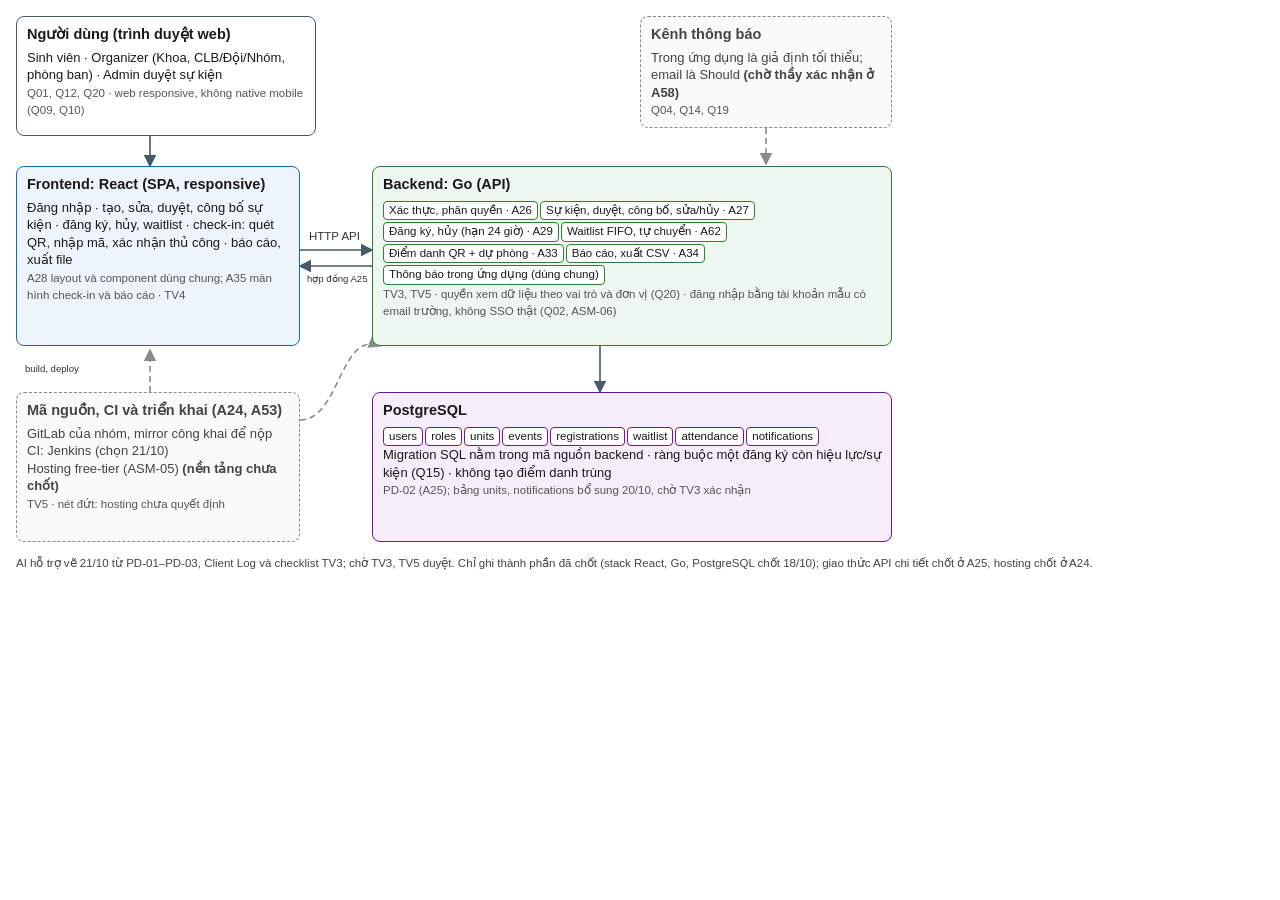
==== tools/diagrams/architecture.html @ 39152704 "chore(tools): add schedule and diagram scripts Thêm script tính lịch CPM/Gantt (tools/schedule) và v" ====
<!doctype html>
<html lang="vi"><head><meta charset="utf-8">
<!-- Sơ đồ kiến trúc React → Go → PostgreSQL (báo cáo mục 1.7). Render: python render.py <thư-mục-ra> architecture.html -->
<style>
@page { size: 920px 596px; margin: 0 }
html, body { margin: 0; width: 920px; height: 596px; background: #fff; font-family: "Segoe UI", Arial, sans-serif; color: #1a1a1a }
.b { position: absolute; box-sizing: border-box; border: 1.8px solid #455a64; border-radius: 8px; padding: 8px 10px; background: #fff; font-size: 13px; line-height: 1.35 }
.b h3 { margin: 0 0 4px; font-size: 14.5px }
.b small { color: #555; font-size: 11.5px }
.fe { border-color: #1565c0; background: #eef4fb }
.be { border-color: #2e7d32; background: #eef7ef }
.db { border-color: #6a1b9a; background: #f5eefa }
.open { border-style: dashed; border-color: #8a8a8a; background: #fafafa; color: #444 }
.m { display: inline-block; border: 1px solid #2e7d32; border-radius: 4px; padding: 1px 5px; margin: 2px 2px 0 0; background: #fff; font-size: 11.5px }
.t { display: inline-block; border: 1px solid #6a1b9a; border-radius: 4px; padding: 1px 5px; margin: 2px 2px 0 0; background: #fff; font-size: 11.5px }
.lab { position: absolute; font-size: 11.5px; color: #333; background: #fff; padding: 0 3px }
svg { position: absolute; left: 0; top: 0 }
path { fill: none; stroke: #455a64; stroke-width: 1.6 }
path.d { stroke-dasharray: 6 4; stroke: #8a8a8a }
.note { position: absolute; left: 16px; right: 16px; top: 556px; font-size: 11.5px; color: #444 }
</style></head><body>
<svg width="920" height="596"><defs>
<marker id="a" markerWidth="8" markerHeight="8" refX="7" refY="4" orient="auto"><path d="M0,0 L8,4 L0,8 z" style="fill:#455a64;stroke:none"/></marker>
<marker id="g" markerWidth="8" markerHeight="8" refX="7" refY="4" orient="auto"><path d="M0,0 L8,4 L0,8 z" style="fill:#8a8a8a;stroke:none"/></marker>
</defs>
<path d="M150,136 L150,166" marker-end="url(#a)"/>
<path d="M300,250 L372,250" marker-end="url(#a)"/>
<path d="M372,266 L300,266" marker-end="url(#a)"/>
<path d="M600,346 L600,392" marker-end="url(#a)"/>
<path d="M150,392 L150,350" class="d" marker-end="url(#g)"/>
<path d="M300,420 C340,420 340,330 380,346" class="d" marker-end="url(#g)"/>
<path d="M766,128 L766,164" class="d" marker-end="url(#g)"/>
</svg>

<div class="b" style="left:16px;top:16px;width:300px;height:120px">
  <h3>Người dùng (trình duyệt web)</h3>
  Sinh viên · Organizer (Khoa, CLB/Đội/Nhóm, phòng ban) · Admin duyệt sự kiện<br>
  <small>Q01, Q12, Q20 · web responsive, không native mobile (Q09, Q10)</small>
</div>

<div class="b fe" style="left:16px;top:166px;width:284px;height:180px">
  <h3>Frontend: React (SPA, responsive)</h3>
  Đăng nhập · tạo, sửa, duyệt, công bố sự kiện · đăng ký, hủy, waitlist · check-in: quét QR, nhập mã, xác nhận thủ công · báo cáo, xuất file<br>
  <small>A28 layout và component dùng chung; A35 màn hình check-in và báo cáo · TV4</small>
</div>

<div class="b be" style="left:372px;top:166px;width:520px;height:180px">
  <h3>Backend: Go (API)</h3>
  <span class="m">Xác thực, phân quyền · A26</span><span class="m">Sự kiện, duyệt, công bố, sửa/hủy · A27</span>
  <span class="m">Đăng ký, hủy (hạn 24 giờ) · A29</span><span class="m">Waitlist FIFO, tự chuyển · A62</span>
  <span class="m">Điểm danh QR + dự phòng · A33</span><span class="m">Báo cáo, xuất CSV · A34</span>
  <span class="m">Thông báo trong ứng dụng (dùng chung)</span><br>
  <small>TV3, TV5 · quyền xem dữ liệu theo vai trò và đơn vị (Q20) · đăng nhập bằng tài khoản mẫu có email trường, không SSO thật (Q02, ASM-06)</small>
</div>
<div class="lab" style="left:306px;top:230px">HTTP API</div>
<div class="lab" style="left:304px;top:272px"><small>hợp đồng A25</small></div>

<div class="b db" style="left:372px;top:392px;width:520px;height:150px">
  <h3>PostgreSQL</h3>
  <span class="t">users</span><span class="t">roles</span><span class="t">units</span><span class="t">events</span><span class="t">registrations</span><span class="t">waitlist</span><span class="t">attendance</span><span class="t">notifications</span><br>
  Migration SQL nằm trong mã nguồn backend · ràng buộc một đăng ký còn hiệu lực/sự kiện (Q15) · không tạo điểm danh trùng<br>
  <small>PD-02 (A25); bảng units, notifications bổ sung 20/10, chờ TV3 xác nhận</small>
</div>

<div class="b open" style="left:16px;top:392px;width:284px;height:150px">
  <h3>Mã nguồn, CI và triển khai (A24, A53)</h3>
  GitLab của nhóm, mirror công khai để nộp<br>
  CI: Jenkins (chọn 21/10)<br>
  Hosting free-tier (ASM-05) <b>(nền tảng chưa chốt)</b><br>
  <small>TV5 · nét đứt: hosting chưa quyết định</small>
</div>

<div class="b open" style="left:640px;top:16px;width:252px;height:112px">
  <h3>Kênh thông báo</h3>
  Trong ứng dụng là giả định tối thiểu; email là Should <b>(chờ thầy xác nhận ở A58)</b><br>
  <small>Q04, Q14, Q19</small>
</div>

<div class="lab" style="left:22px;top:362px"><small>build, deploy</small></div>
<div class="note">AI hỗ trợ vẽ 21/10 từ PD-01–PD-03, Client Log và checklist TV3; chờ TV3, TV5 duyệt. Chỉ ghi thành phần đã chốt (stack React, Go, PostgreSQL chốt 18/10); giao thức API chi tiết chốt ở A25, hosting chốt ở A24.</div>
</body></html>
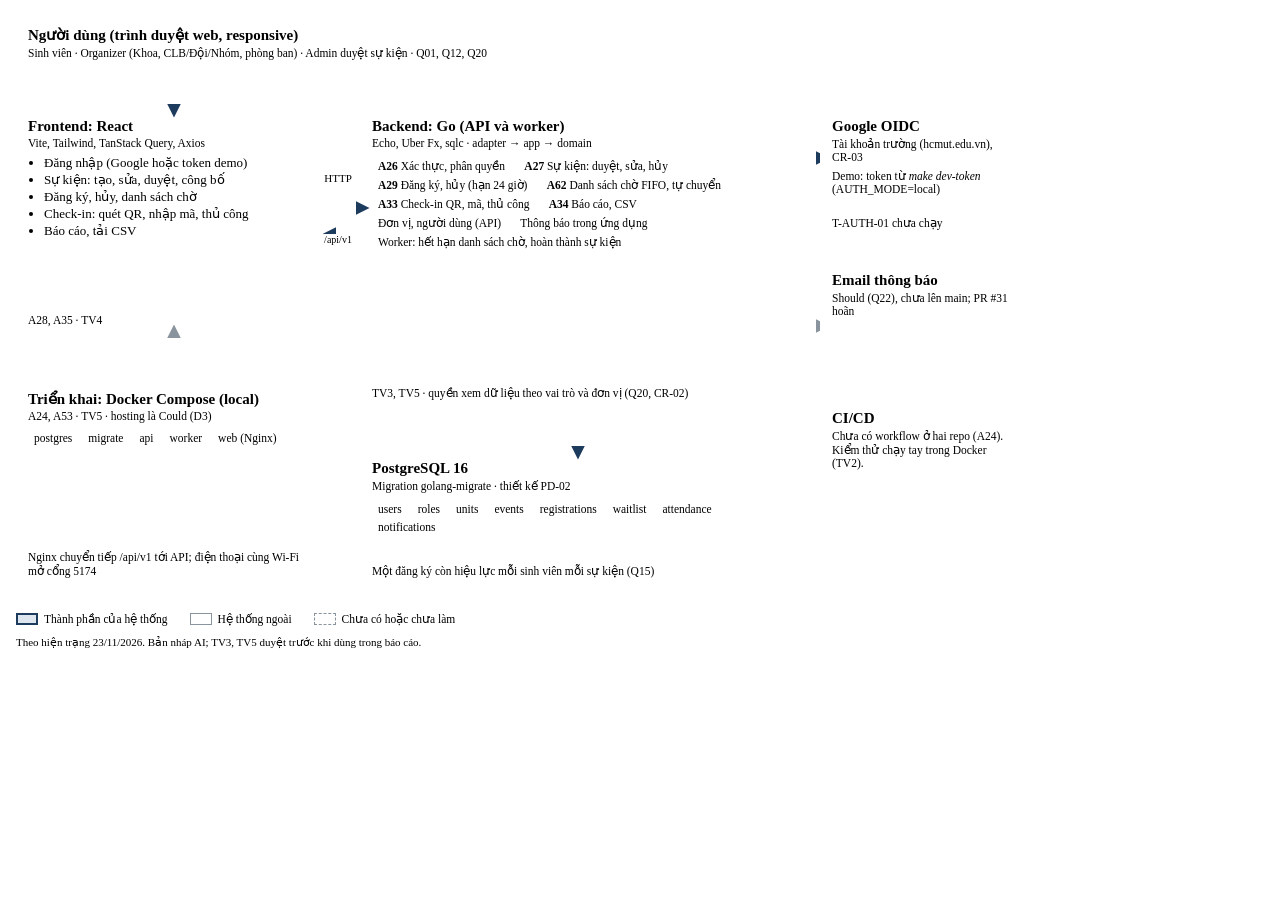
==== commit 91f3d44b: "docs(diagrams): rebuild report figures as HTML/SVG and update task 2 diagrams Add the diagram build " ====
--- a/tools/diagrams/architecture.html
+++ b/tools/diagrams/architecture.html
@@ -1,81 +1,114 @@
 <!doctype html>
 <html lang="vi"><head><meta charset="utf-8">
-<!-- Sơ đồ kiến trúc React → Go → PostgreSQL (báo cáo mục 1.7). Render: python render.py <thư-mục-ra> architecture.html -->
-<style>
-@page { size: 920px 596px; margin: 0 }
-html, body { margin: 0; width: 920px; height: 596px; background: #fff; font-family: "Segoe UI", Arial, sans-serif; color: #1a1a1a }
-.b { position: absolute; box-sizing: border-box; border: 1.8px solid #455a64; border-radius: 8px; padding: 8px 10px; background: #fff; font-size: 13px; line-height: 1.35 }
-.b h3 { margin: 0 0 4px; font-size: 14.5px }
-.b small { color: #555; font-size: 11.5px }
-.fe { border-color: #1565c0; background: #eef4fb }
-.be { border-color: #2e7d32; background: #eef7ef }
-.db { border-color: #6a1b9a; background: #f5eefa }
-.open { border-style: dashed; border-color: #8a8a8a; background: #fafafa; color: #444 }
-.m { display: inline-block; border: 1px solid #2e7d32; border-radius: 4px; padding: 1px 5px; margin: 2px 2px 0 0; background: #fff; font-size: 11.5px }
-.t { display: inline-block; border: 1px solid #6a1b9a; border-radius: 4px; padding: 1px 5px; margin: 2px 2px 0 0; background: #fff; font-size: 11.5px }
-.lab { position: absolute; font-size: 11.5px; color: #333; background: #fff; padding: 0 3px }
-svg { position: absolute; left: 0; top: 0 }
-path { fill: none; stroke: #455a64; stroke-width: 1.6 }
-path.d { stroke-dasharray: 6 4; stroke: #8a8a8a }
-.note { position: absolute; left: 16px; right: 16px; top: 556px; font-size: 11.5px; color: #444 }
+<!-- Hình kiến trúc (báo cáo mục 1.7). Nguồn viết tay; arch.py nhúng style.css vào chỗ /*STYLE*/ rồi xuất HTML độc lập. -->
+<style>/*STYLE*/
+@page { size: 1040px 660px; margin: 0 }
+html, body { width:1040px; height:660px; font-size:13px }
+.box { position:absolute; box-sizing:border-box; border:1.5px solid var(--navy); border-radius:4px; padding:10px 12px }
+.box h3 { margin:0 0 2px; font-size:15px; font-weight:700; color:var(--navy) }
+.box .sub { font-size:11.5px; color:var(--mute); margin-bottom:6px }
+.box .foot { position:absolute; left:12px; right:12px; bottom:8px; font-size:11.5px; color:var(--mute) }
+.user { background:#fff }
+.fe { background:var(--t1) }
+.be { background:var(--t2); border-width:2px }
+.db { background:var(--t3); border-width:2px }
+.ext { background:#fff; border-color:var(--grey); color:var(--ink) }
+.ext h3 { color:var(--ink) }
+.todo { background:#fff; border:1.5px dashed var(--grey) }
+.todo h3 { color:var(--mute) }
+.chip { display:inline-block; border:1px solid var(--navy); border-radius:3px; background:#fff; padding:1px 6px; margin:3px 4px 0 0; font-size:11.5px }
+.chip b { color:var(--navy) }
+.lab { position:absolute; font-size:11.5px; color:var(--mute); background:#fff; padding:0 4px }
+ul { margin:2px 0 0; padding-left:16px } li { margin:1px 0 }
+path { fill:none; stroke:var(--navy); stroke-width:1.5 }
+path.d { stroke:var(--grey); stroke-dasharray:6 4 }
+.legend { position:absolute; left:16px; top:612px; font-size:11.5px; color:var(--mute); display:flex; gap:22px; align-items:center }
+.sw { display:inline-block; width:22px; height:12px; box-sizing:border-box; margin-right:6px; vertical-align:-2px }
+.note { position:absolute; left:16px; top:636px; font-size:11px; color:var(--mute) }
 </style></head><body>
-<svg width="920" height="596"><defs>
-<marker id="a" markerWidth="8" markerHeight="8" refX="7" refY="4" orient="auto"><path d="M0,0 L8,4 L0,8 z" style="fill:#455a64;stroke:none"/></marker>
-<marker id="g" markerWidth="8" markerHeight="8" refX="7" refY="4" orient="auto"><path d="M0,0 L8,4 L0,8 z" style="fill:#8a8a8a;stroke:none"/></marker>
+<svg width="1040" height="660"><defs>
+<marker id="a" markerWidth="9" markerHeight="9" refX="8" refY="4.5" orient="auto"><path d="M0,0 L9,4.5 L0,9 z" style="fill:#1d3b5c;stroke:none"/></marker>
+<marker id="g" markerWidth="9" markerHeight="9" refX="8" refY="4.5" orient="auto"><path d="M0,0 L9,4.5 L0,9 z" style="fill:#8a949e;stroke:none"/></marker>
 </defs>
-<path d="M150,136 L150,166" marker-end="url(#a)"/>
-<path d="M300,250 L372,250" marker-end="url(#a)"/>
-<path d="M372,266 L300,266" marker-end="url(#a)"/>
-<path d="M600,346 L600,392" marker-end="url(#a)"/>
-<path d="M150,392 L150,350" class="d" marker-end="url(#g)"/>
-<path d="M300,420 C340,420 340,330 380,346" class="d" marker-end="url(#g)"/>
-<path d="M766,128 L766,164" class="d" marker-end="url(#g)"/>
+<path d="M166,72 L166,108" marker-end="url(#a)"/>
+<path d="M316,200 L360,200" marker-end="url(#a)"/>
+<path d="M360,226 L316,226" marker-end="url(#a)"/>
+<path d="M570,408 L570,450" marker-end="url(#a)"/>
+<path d="M780,150 L820,150" marker-end="url(#a)"/>
+<path d="M780,318 L820,318" class="d" marker-end="url(#g)"/>
+<path d="M166,380 L166,318" class="d" marker-end="url(#g)"/>
 </svg>
 
-<div class="b" style="left:16px;top:16px;width:300px;height:120px">
-  <h3>Người dùng (trình duyệt web)</h3>
-  Sinh viên · Organizer (Khoa, CLB/Đội/Nhóm, phòng ban) · Admin duyệt sự kiện<br>
-  <small>Q01, Q12, Q20 · web responsive, không native mobile (Q09, Q10)</small>
+<div class="box user" style="left:16px;top:16px;width:1008px;height:56px">
+  <h3>Người dùng (trình duyệt web, responsive)</h3>
+  <div class="sub" style="margin:0">Sinh viên · Organizer (Khoa, CLB/Đội/Nhóm, phòng ban) · Admin duyệt sự kiện · Q01, Q12, Q20</div>
 </div>
 
-<div class="b fe" style="left:16px;top:166px;width:284px;height:180px">
-  <h3>Frontend: React (SPA, responsive)</h3>
-  Đăng nhập · tạo, sửa, duyệt, công bố sự kiện · đăng ký, hủy, waitlist · check-in: quét QR, nhập mã, xác nhận thủ công · báo cáo, xuất file<br>
-  <small>A28 layout và component dùng chung; A35 màn hình check-in và báo cáo · TV4</small>
+<div class="box fe" style="left:16px;top:108px;width:300px;height:226px">
+  <h3>Frontend: React</h3>
+  <div class="sub">Vite, Tailwind, TanStack Query, Axios</div>
+  <ul>
+    <li>Đăng nhập (Google hoặc token demo)</li>
+    <li>Sự kiện: tạo, sửa, duyệt, công bố</li>
+    <li>Đăng ký, hủy, danh sách chờ</li>
+    <li>Check-in: quét QR, nhập mã, thủ công</li>
+    <li>Báo cáo, tải CSV</li>
+  </ul>
+  <div class="foot">A28, A35 · TV4</div>
+</div>
+<div class="lab" style="left:317px;top:172px;width:42px;padding:0;text-align:center;font-size:11px">HTTP</div>
+<div class="lab" style="left:317px;top:234px;width:42px;padding:0;text-align:center;font-size:10px">/api/v1</div>
+
+<div class="box be" style="left:360px;top:108px;width:420px;height:300px">
+  <h3>Backend: Go (API và worker)</h3>
+  <div class="sub">Echo, Uber Fx, sqlc · adapter → app → domain</div>
+  <span class="chip"><b>A26</b> Xác thực, phân quyền</span>
+  <span class="chip"><b>A27</b> Sự kiện: duyệt, sửa, hủy</span>
+  <span class="chip"><b>A29</b> Đăng ký, hủy (hạn 24 giờ)</span>
+  <span class="chip"><b>A62</b> Danh sách chờ FIFO, tự chuyển</span>
+  <span class="chip"><b>A33</b> Check-in QR, mã, thủ công</span>
+  <span class="chip"><b>A34</b> Báo cáo, CSV</span>
+  <span class="chip">Đơn vị, người dùng (API)</span>
+  <span class="chip">Thông báo trong ứng dụng</span>
+  <span class="chip">Worker: hết hạn danh sách chờ, hoàn thành sự kiện</span>
+  <div class="foot">TV3, TV5 · quyền xem dữ liệu theo vai trò và đơn vị (Q20, CR-02)</div>
 </div>
 
-<div class="b be" style="left:372px;top:166px;width:520px;height:180px">
-  <h3>Backend: Go (API)</h3>
-  <span class="m">Xác thực, phân quyền · A26</span><span class="m">Sự kiện, duyệt, công bố, sửa/hủy · A27</span>
-  <span class="m">Đăng ký, hủy (hạn 24 giờ) · A29</span><span class="m">Waitlist FIFO, tự chuyển · A62</span>
-  <span class="m">Điểm danh QR + dự phòng · A33</span><span class="m">Báo cáo, xuất CSV · A34</span>
-  <span class="m">Thông báo trong ứng dụng (dùng chung)</span><br>
-  <small>TV3, TV5 · quyền xem dữ liệu theo vai trò và đơn vị (Q20) · đăng nhập bằng tài khoản mẫu có email trường, không SSO thật (Q02, ASM-06)</small>
-</div>
-<div class="lab" style="left:306px;top:230px">HTTP API</div>
-<div class="lab" style="left:304px;top:272px"><small>hợp đồng A25</small></div>
-
-<div class="b db" style="left:372px;top:392px;width:520px;height:150px">
-  <h3>PostgreSQL</h3>
-  <span class="t">users</span><span class="t">roles</span><span class="t">units</span><span class="t">events</span><span class="t">registrations</span><span class="t">waitlist</span><span class="t">attendance</span><span class="t">notifications</span><br>
-  Migration SQL nằm trong mã nguồn backend · ràng buộc một đăng ký còn hiệu lực/sự kiện (Q15) · không tạo điểm danh trùng<br>
-  <small>PD-02 (A25); bảng units, notifications bổ sung 20/10, chờ TV3 xác nhận</small>
+<div class="box ext" style="left:820px;top:108px;width:204px;height:130px">
+  <h3>Google OIDC</h3>
+  <div class="sub">Tài khoản trường (hcmut.edu.vn), CR-03</div>
+  <div class="sub" style="margin:0">Demo: token từ <i>make dev-token</i> (AUTH_MODE=local)</div>
+  <div class="foot">T-AUTH-01 chưa chạy</div>
 </div>
 
-<div class="b open" style="left:16px;top:392px;width:284px;height:150px">
-  <h3>Mã nguồn, CI và triển khai (A24, A53)</h3>
-  GitLab của nhóm, mirror công khai để nộp<br>
-  CI: Jenkins (chọn 21/10)<br>
-  Hosting free-tier (ASM-05) <b>(nền tảng chưa chốt)</b><br>
-  <small>TV5 · nét đứt: hosting chưa quyết định</small>
+<div class="box todo" style="left:820px;top:262px;width:204px;height:112px">
+  <h3>Email thông báo</h3>
+  <div class="sub" style="margin:0">Should (Q22), chưa lên main; PR #31 hoãn</div>
 </div>
 
-<div class="b open" style="left:640px;top:16px;width:252px;height:112px">
-  <h3>Kênh thông báo</h3>
-  Trong ứng dụng là giả định tối thiểu; email là Should <b>(chờ thầy xác nhận ở A58)</b><br>
-  <small>Q04, Q14, Q19</small>
+<div class="box db" style="left:360px;top:450px;width:420px;height:136px">
+  <h3>PostgreSQL 16</h3>
+  <div class="sub">Migration golang-migrate · thiết kế PD-02</div>
+  <span class="chip">users</span><span class="chip">roles</span><span class="chip">units</span><span class="chip">events</span><span class="chip">registrations</span><span class="chip">waitlist</span><span class="chip">attendance</span><span class="chip">notifications</span>
+  <div class="foot">Một đăng ký còn hiệu lực mỗi sinh viên mỗi sự kiện (Q15)</div>
 </div>
 
-<div class="lab" style="left:22px;top:362px"><small>build, deploy</small></div>
-<div class="note">AI hỗ trợ vẽ 21/10 từ PD-01–PD-03, Client Log và checklist TV3; chờ TV3, TV5 duyệt. Chỉ ghi thành phần đã chốt (stack React, Go, PostgreSQL chốt 18/10); giao thức API chi tiết chốt ở A25, hosting chốt ở A24.</div>
+<div class="box fe" style="left:16px;top:380px;width:300px;height:206px;background:#fff">
+  <h3>Triển khai: Docker Compose (local)</h3>
+  <div class="sub">A24, A53 · TV5 · hosting là Could (D3)</div>
+  <span class="chip">postgres</span><span class="chip">migrate</span><span class="chip">api</span><span class="chip">worker</span><span class="chip">web (Nginx)</span>
+  <div class="foot">Nginx chuyển tiếp /api/v1 tới API; điện thoại cùng Wi-Fi mở cổng 5174</div>
+</div>
+
+<div class="box todo" style="left:820px;top:400px;width:204px;height:186px">
+  <h3>CI/CD</h3>
+  <div class="sub" style="margin:0">Chưa có workflow ở hai repo (A24). Kiểm thử chạy tay trong Docker (TV2).</div>
+</div>
+
+<div class="legend">
+  <span><span class="sw" style="background:#dde6ef;border:2px solid #1d3b5c"></span>Thành phần của hệ thống</span>
+  <span><span class="sw" style="background:#fff;border:1.5px solid #8a949e"></span>Hệ thống ngoài</span>
+  <span><span class="sw" style="background:#fff;border:1.5px dashed #8a949e"></span>Chưa có hoặc chưa làm</span>
+</div>
+<div class="note">Theo hiện trạng 23/11/2026. Bản nháp AI; TV3, TV5 duyệt trước khi dùng trong báo cáo.</div>
 </body></html>
